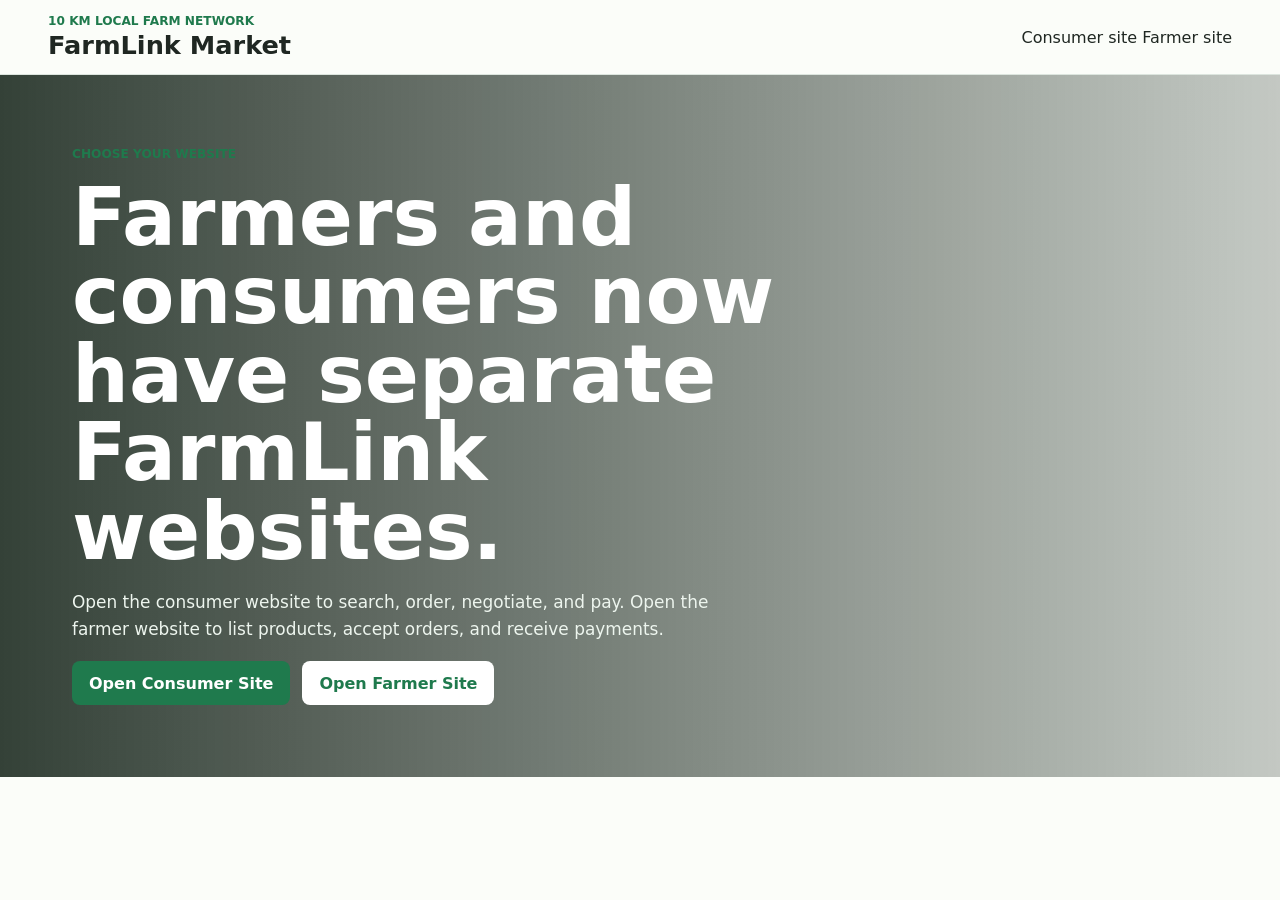
==== index.html @ 45cdf352 "Add files via upload" ====
<!doctype html>
<html lang="en">
  <head>
    <meta charset="utf-8" />
    <meta name="viewport" content="width=device-width, initial-scale=1" />
    <title>FarmLink Market</title>
    <link rel="stylesheet" href="styles.css" />
  </head>
  <body>
    <header class="topbar">
      <a class="brand" href="index.html">
        <span>10 km local farm network</span>
        <strong>FarmLink Market</strong>
      </a>
      <nav class="page-tabs" aria-label="Website switch">
        <a href="consumer.html">Consumer site</a>
        <a href="farmer.html">Farmer site</a>
      </nav>
    </header>
    <main>
      <section class="hero consumer-hero">
        <div class="hero-copy">
          <p class="eyebrow">Choose your website</p>
          <h1>Farmers and consumers now have separate FarmLink websites.</h1>
          <p>Open the consumer website to search, order, negotiate, and pay. Open the farmer website to list products, accept orders, and receive payments.</p>
          <div class="hero-actions">
            <a class="primary" href="consumer.html">Open Consumer Site</a>
            <a class="secondary" href="farmer.html">Open Farmer Site</a>
          </div>
        </div>
      </section>
    </main>
  </body>
</html>
---- styles.css ----
:root {
  --soil: #59402f;
  --leaf: #1f7a4d;
  --mint: #dff3e7;
  --sun: #f4b942;
  --ink: #1f2722;
  --muted: #68736d;
  --line: #dce5de;
  --paper: #fbfdf9;
  --white: #ffffff;
  --blue: #2463a6;
  font-family: Inter, ui-sans-serif, system-ui, -apple-system, BlinkMacSystemFont, "Segoe UI", sans-serif;
}

* { box-sizing: border-box; }
html { scroll-behavior: smooth; }
body { margin: 0; background: var(--paper); color: var(--ink); }
a { color: inherit; text-decoration: none; }
button, input, select { font: inherit; }
button { cursor: pointer; }
h1, h2, h3, p { margin: 0; }

.topbar {
  position: sticky;
  top: 0;
  z-index: 10;
  display: flex;
  align-items: center;
  justify-content: space-between;
  gap: 16px;
  padding: 14px clamp(16px, 4vw, 48px);
  background: rgba(251, 253, 249, 0.96);
  border-bottom: 1px solid var(--line);
  backdrop-filter: blur(16px);
}

.brand { display: grid; gap: 2px; }
.brand span, .eyebrow {
  color: var(--leaf);
  font-size: 0.76rem;
  font-weight: 800;
  letter-spacing: 0;
  text-transform: uppercase;
}
.brand strong { font-size: clamp(1.1rem, 3vw, 1.6rem); }

.top-actions {
  display: flex;
  align-items: end;
  justify-content: flex-end;
  gap: 12px;
  flex-wrap: wrap;
}

.language-choice { min-width: 150px; }
label {
  display: grid;
  gap: 7px;
  color: var(--muted);
  font-size: 0.88rem;
  font-weight: 700;
}

input, select {
  width: 100%;
  min-height: 42px;
  border: 1px solid var(--line);
  border-radius: 8px;
  padding: 0 12px;
  background: var(--white);
  color: var(--ink);
}

.site-badge {
  display: grid;
  min-height: 42px;
  place-items: center;
  padding: 0 14px;
  background: var(--mint);
  border: 1px solid #b7ddc7;
  border-radius: 999px;
  color: var(--leaf);
  font-weight: 800;
}

.logout-button {
  min-height: 42px;
  border: 1px solid var(--line);
  border-radius: 8px;
  padding: 0 14px;
  background: var(--white);
  color: var(--soil);
  font-weight: 800;
}

body:not(.logged-in) .logout-button,
body:not(.logged-in) .app-shell {
  display: none;
}

body.logged-in .login-screen {
  display: none;
}

.login-screen {
  min-height: calc(100vh - 76px);
  display: grid;
  place-items: center;
  padding: 32px 16px;
  background:
    linear-gradient(90deg, rgba(20, 34, 24, 0.82), rgba(20, 34, 24, 0.38)),
    url("https://images.unsplash.com/photo-1499529112087-3cb3b73cec95?auto=format&fit=crop&w=1800&q=80") center / cover;
}

.login-panel {
  display: grid;
  gap: 16px;
  width: min(440px, 100%);
  padding: 24px;
  border: 1px solid rgba(255, 255, 255, 0.34);
  border-radius: 8px;
  background: rgba(255, 255, 255, 0.95);
  box-shadow: 0 18px 60px rgba(0, 0, 0, 0.22);
}

.login-panel h1 {
  font-size: clamp(1.8rem, 5vw, 2.8rem);
  line-height: 1;
}

.login-panel p:not(.eyebrow) {
  color: var(--muted);
  line-height: 1.5;
}

.login-hint {
  font-size: 0.86rem;
}

.hero {
  min-height: min(70vh, 680px);
  display: flex;
  align-items: end;
  padding: clamp(28px, 6vw, 72px);
  color: var(--white);
}

.consumer-hero {
  background:
    linear-gradient(90deg, rgba(20, 34, 24, 0.86), rgba(20, 34, 24, 0.24)),
    url("https://images.unsplash.com/photo-1500937386664-56d1dfef3854?auto=format&fit=crop&w=1800&q=80") center / cover;
}

.farmer-hero {
  background:
    linear-gradient(90deg, rgba(46, 31, 22, 0.86), rgba(46, 31, 22, 0.22)),
    url("https://images.unsplash.com/photo-1523741543316-beb7fc7023d8?auto=format&fit=crop&w=1800&q=80") center / cover;
}

.hero-copy { display: grid; gap: 18px; width: min(900px, 100%); }
.hero h1 {
  max-width: 860px;
  font-size: clamp(2.2rem, 7vw, 5rem);
  line-height: 0.98;
}
.hero p:not(.eyebrow) {
  max-width: 680px;
  color: #edf5ee;
  font-size: 1.06rem;
  line-height: 1.6;
}

.hero-actions, .section-head, .location-band, .stat-row, .card-actions {
  display: flex;
  align-items: center;
  gap: 12px;
}
.hero-actions { flex-wrap: wrap; }

.primary, .secondary, .icon-button {
  min-height: 44px;
  border-radius: 8px;
  border: 1px solid transparent;
  padding: 0 16px;
  font-weight: 800;
}
.primary { display: inline-grid; place-items: center; background: var(--leaf); color: var(--white); }
.secondary { display: inline-grid; place-items: center; background: var(--white); color: var(--leaf); }
.icon-button { width: 44px; padding: 0; background: var(--white); border-color: var(--line); }
.full { width: 100%; }

.location-band {
  justify-content: space-between;
  flex-wrap: wrap;
  padding: 18px clamp(16px, 4vw, 48px);
  background: var(--soil);
  color: var(--white);
}
.location-band p { color: #eaded5; }
.location-band label { color: #f7eee7; }

.radius-meter {
  display: grid;
  grid-template-columns: auto minmax(110px, 220px) auto;
  align-items: center;
  gap: 10px;
  font-size: 0.85rem;
}
.radius-meter div { height: 8px; overflow: hidden; border-radius: 999px; background: rgba(255,255,255,0.25); }
.radius-meter div span { display: block; width: 100%; height: 100%; background: var(--sun); }

.consumer-grid, .farmer-grid, .dashboard-grid {
  display: grid;
  gap: 18px;
  padding: 24px clamp(16px, 4vw, 48px);
}
.consumer-grid { grid-template-columns: minmax(220px, 280px) minmax(0, 1fr); align-items: start; }
.farmer-grid { grid-template-columns: minmax(280px, 420px) minmax(0, 1fr); align-items: start; }
.dashboard-grid { grid-template-columns: minmax(0, 1.1fr) minmax(320px, 0.9fr); align-items: start; }

.panel {
  background: var(--white);
  border: 1px solid var(--line);
  border-radius: 8px;
  padding: 18px;
}

.filters, .form-grid, .payment-form, .product-list, .order-list, .message-list {
  display: grid;
  gap: 16px;
}
.section-head { justify-content: space-between; margin-bottom: 16px; }
.stat-row { justify-content: space-between; padding-top: 12px; border-top: 1px solid var(--line); }

.product-card, .order-card, .payment-card {
  display: grid;
  gap: 12px;
  padding: 14px;
  border: 1px solid var(--line);
  border-radius: 8px;
  background: #fffdfa;
}

.product-photo {
  width: 100%;
  aspect-ratio: 16 / 9;
  object-fit: cover;
  border-radius: 8px;
  border: 1px solid var(--line);
  background: #f6fbf8;
}

.product-photo.placeholder {
  display: grid;
  place-items: center;
  color: var(--muted);
  font-weight: 800;
}

.product-top, .order-top {
  display: flex;
  align-items: flex-start;
  justify-content: space-between;
  gap: 12px;
}
.product-card h3, .order-card h3 { margin: 0; font-size: 1rem; }
.meta { display: flex; flex-wrap: wrap; gap: 8px; color: var(--muted); font-size: 0.88rem; }
.price { color: var(--leaf); font-size: 1.25rem; font-weight: 900; white-space: nowrap; }

.badge {
  display: inline-flex;
  align-items: center;
  min-height: 28px;
  border-radius: 999px;
  padding: 0 10px;
  background: var(--mint);
  color: var(--leaf);
  font-size: 0.8rem;
  font-weight: 800;
  white-space: nowrap;
}

.card-actions { flex-wrap: wrap; justify-content: flex-start; }
.quantity-field {
  width: min(180px, 100%);
}

.quantity-field input {
  min-height: 38px;
}

.card-actions button {
  min-height: 38px;
  border-radius: 8px;
  border: 1px solid var(--line);
  background: var(--white);
  font-weight: 800;
  padding: 0 12px;
}
.card-actions .pay { background: var(--sun); border-color: var(--sun); color: #2d2116; }

.payment-tabs {
  display: grid;
  grid-template-columns: repeat(3, 1fr);
  gap: 8px;
  margin-bottom: 16px;
}
.payment-tabs button {
  min-height: 40px;
  border: 1px solid var(--line);
  border-radius: 8px;
  background: var(--white);
  font-weight: 800;
}
.payment-tabs button.active { background: var(--blue); border-color: var(--blue); color: var(--white); }
.payment-summary {
  display: flex;
  align-items: center;
  justify-content: space-between;
  padding: 14px;
  border: 1px solid var(--line);
  border-radius: 8px;
  background: #f6fbf8;
}
.payment-kpis {
  display: grid;
  grid-template-columns: 1fr 1fr;
  gap: 12px;
  margin-bottom: 16px;
}
.payment-kpis div {
  display: grid;
  gap: 4px;
  padding: 14px;
  border: 1px solid var(--line);
  border-radius: 8px;
  background: #f6fbf8;
}
.payment-kpis span { color: var(--muted); font-size: 0.88rem; font-weight: 700; }
.payment-kpis strong { font-size: 1.25rem; }
.hidden { display: none; }

.toast {
  position: fixed;
  right: 18px;
  bottom: 18px;
  transform: translateY(24px);
  opacity: 0;
  max-width: min(380px, calc(100vw - 36px));
  padding: 14px 16px;
  border-radius: 8px;
  background: var(--ink);
  color: var(--white);
  transition: 0.2s ease;
}
.toast.show { transform: translateY(0); opacity: 1; }

@media (max-width: 1050px) {
  .consumer-grid, .farmer-grid, .dashboard-grid { grid-template-columns: 1fr; }
}

@media (max-width: 720px) {
  .topbar { align-items: stretch; flex-direction: column; }
  .top-actions, .language-choice, .site-badge, .logout-button { width: 100%; min-width: 0; }
  .hero { min-height: 62vh; padding: 28px 16px; }
  .product-top, .order-top { flex-direction: column; }
  .price { white-space: normal; }
  .payment-kpis { grid-template-columns: 1fr; }
}
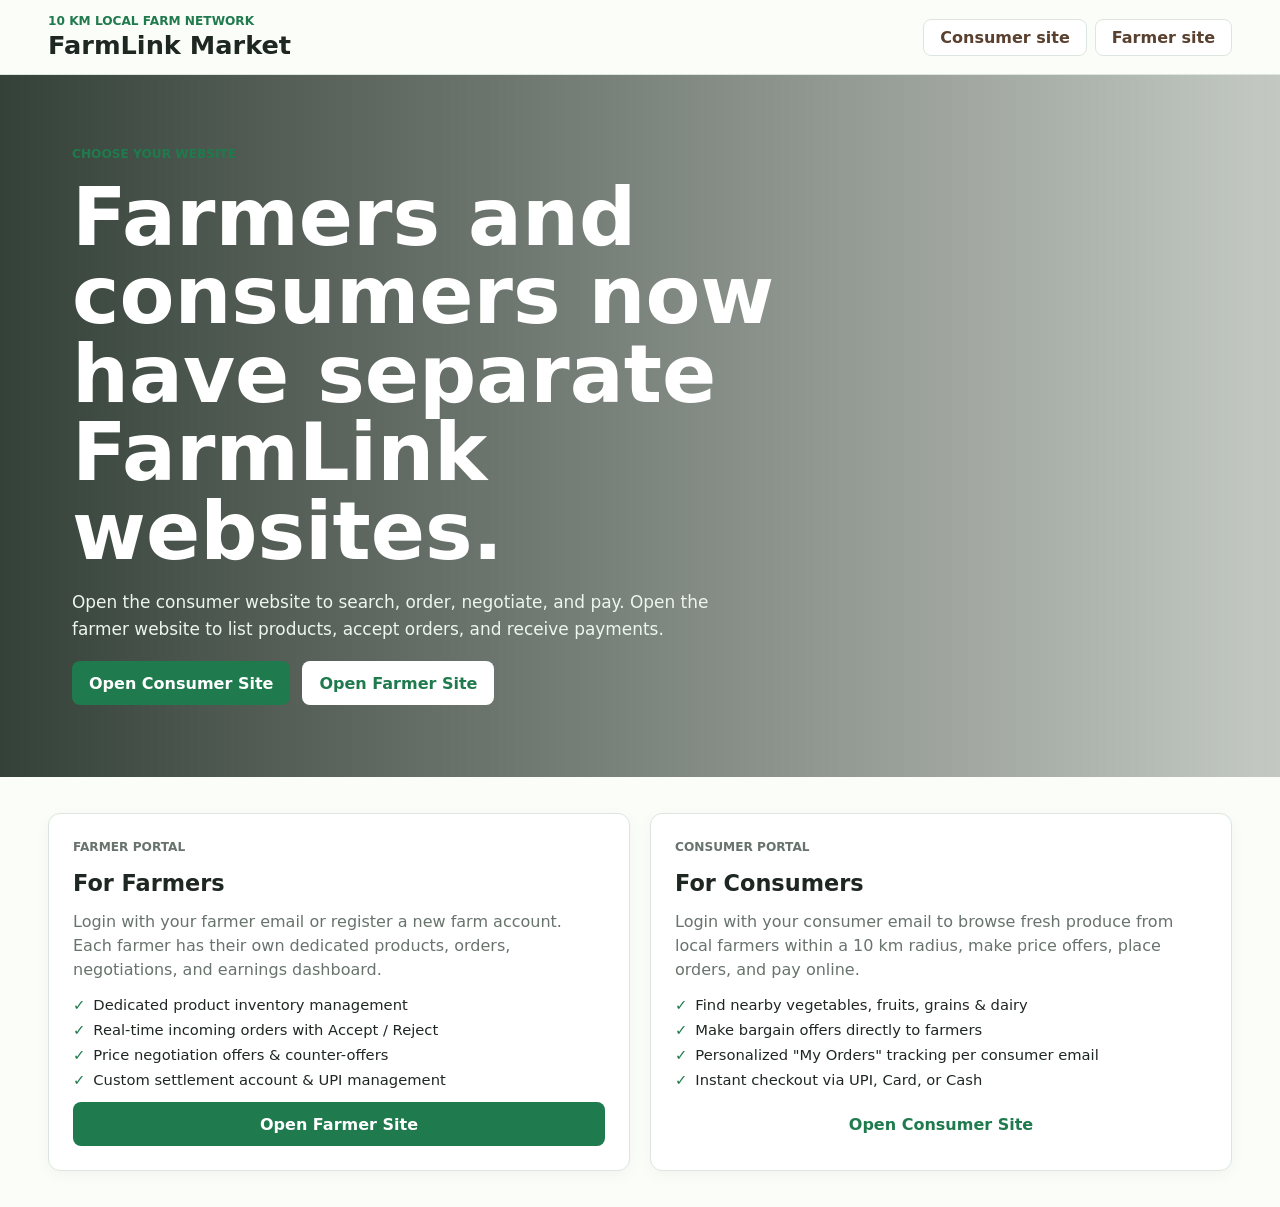
==== commit 5c166d20: "Add files via upload" ====
--- a/index.html
+++ b/index.html
@@ -29,6 +29,34 @@
           </div>
         </div>
       </section>
+
+      <section class="landing-cards">
+        <article class="landing-card">
+          <p class="eyebrow">Farmer Portal</p>
+          <h2>For Farmers</h2>
+          <p>Login with your farmer email or register a new farm account. Each farmer has their own dedicated products, orders, negotiations, and earnings dashboard.</p>
+          <ul class="landing-card-list">
+            <li>Dedicated product inventory management</li>
+            <li>Real-time incoming orders with Accept / Reject</li>
+            <li>Price negotiation offers & counter-offers</li>
+            <li>Custom settlement account & UPI management</li>
+          </ul>
+          <a class="primary full" href="farmer.html">Open Farmer Site</a>
+        </article>
+
+        <article class="landing-card">
+          <p class="eyebrow">Consumer Portal</p>
+          <h2>For Consumers</h2>
+          <p>Login with your consumer email to browse fresh produce from local farmers within a 10 km radius, make price offers, place orders, and pay online.</p>
+          <ul class="landing-card-list">
+            <li>Find nearby vegetables, fruits, grains & dairy</li>
+            <li>Make bargain offers directly to farmers</li>
+            <li>Personalized "My Orders" tracking per consumer email</li>
+            <li>Instant checkout via UPI, Card, or Cash</li>
+          </ul>
+          <a class="secondary full" href="consumer.html">Open Consumer Site</a>
+        </article>
+      </section>
     </main>
   </body>
 </html>
--- a/styles.css
+++ b/styles.css
@@ -44,6 +44,70 @@
 }
 .brand strong { font-size: clamp(1.1rem, 3vw, 1.6rem); }
 
+.page-tabs {
+  display: flex;
+  align-items: center;
+  gap: 8px;
+  flex-wrap: wrap;
+}
+.page-tabs a {
+  padding: 8px 16px;
+  border-radius: 8px;
+  font-weight: 800;
+  border: 1px solid var(--line);
+  background: var(--white);
+  color: var(--soil);
+  transition: all 0.15s ease;
+}
+.page-tabs a:hover {
+  background: var(--mint);
+  color: var(--leaf);
+  border-color: #b7ddc7;
+}
+
+.landing-cards {
+  display: grid;
+  grid-template-columns: repeat(auto-fit, minmax(320px, 1fr));
+  gap: 20px;
+  padding: 36px clamp(16px, 4vw, 48px);
+}
+.landing-card {
+  display: grid;
+  gap: 14px;
+  padding: 24px;
+  background: var(--white);
+  border: 1px solid var(--line);
+  border-radius: 12px;
+  box-shadow: 0 4px 16px rgba(0,0,0,0.04);
+}
+.landing-card h2 {
+  font-size: 1.4rem;
+  color: var(--ink);
+}
+.landing-card p {
+  color: var(--muted);
+  line-height: 1.5;
+}
+.landing-card-list {
+  display: grid;
+  gap: 8px;
+  padding: 0;
+  list-style: none;
+  margin: 0;
+}
+.landing-card-list li {
+  display: flex;
+  align-items: center;
+  gap: 8px;
+  font-size: 0.92rem;
+  color: var(--ink);
+}
+.landing-card-list li::before {
+  content: "✓";
+  color: var(--leaf);
+  font-weight: 800;
+}
+
 .top-actions {
   display: flex;
   align-items: end;
@@ -69,6 +133,34 @@
   padding: 0 12px;
   background: var(--white);
   color: var(--ink);
+}
+
+.user-chip {
+  display: flex;
+  align-items: center;
+  gap: 8px;
+  padding: 4px 12px 4px 8px;
+  background: var(--mint);
+  border: 1px solid #b7ddc7;
+  border-radius: 999px;
+}
+.user-chip-avatar {
+  font-size: 1.25rem;
+  line-height: 1;
+}
+.user-chip-info {
+  display: grid;
+  line-height: 1.2;
+}
+.user-chip-name {
+  font-weight: 800;
+  font-size: 0.82rem;
+  color: var(--leaf);
+}
+.user-chip-email {
+  font-size: 0.72rem;
+  color: var(--soil);
+  font-weight: 600;
 }
 
 .site-badge {
@@ -92,14 +184,18 @@
   color: var(--soil);
   font-weight: 800;
 }
-
+.logout-button:hover {
+  background: #f4f6f4;
+}
+
+body:not(.logged-in) .user-chip,
 body:not(.logged-in) .logout-button,
 body:not(.logged-in) .app-shell {
-  display: none;
+  display: none !important;
 }
 
 body.logged-in .login-screen {
-  display: none;
+  display: none !important;
 }
 
 .login-screen {
@@ -115,12 +211,100 @@
 .login-panel {
   display: grid;
   gap: 16px;
-  width: min(440px, 100%);
-  padding: 24px;
+  width: min(480px, 100%);
+  padding: 26px;
   border: 1px solid rgba(255, 255, 255, 0.34);
-  border-radius: 8px;
-  background: rgba(255, 255, 255, 0.95);
-  box-shadow: 0 18px 60px rgba(0, 0, 0, 0.22);
+  border-radius: 12px;
+  background: rgba(255, 255, 255, 0.98);
+  box-shadow: 0 20px 60px rgba(0, 0, 0, 0.28);
+}
+
+.auth-tabs {
+  display: flex;
+  background: #edf3ee;
+  border-radius: 8px;
+  padding: 4px;
+  gap: 4px;
+}
+.auth-tab-btn {
+  flex: 1;
+  padding: 9px 12px;
+  border: none;
+  background: transparent;
+  color: var(--muted);
+  font-weight: 800;
+  font-size: 0.9rem;
+  border-radius: 6px;
+  transition: all 0.15s ease;
+}
+.auth-tab-btn.active {
+  background: var(--white);
+  color: var(--leaf);
+  box-shadow: 0 2px 6px rgba(0, 0, 0, 0.08);
+}
+
+.auth-form {
+  display: grid;
+  gap: 14px;
+}
+
+.auth-switch-hint {
+  display: flex;
+  align-items: center;
+  justify-content: center;
+  gap: 6px;
+  font-size: 0.88rem;
+  color: var(--muted);
+  margin-top: 4px;
+}
+.link-btn {
+  background: none;
+  border: none;
+  color: var(--leaf);
+  font-weight: 800;
+  text-decoration: underline;
+  padding: 0;
+  font-size: 0.88rem;
+  cursor: pointer;
+}
+.link-btn:hover {
+  color: var(--soil);
+}
+
+.password-wrapper {
+  position: relative;
+  display: flex;
+  align-items: center;
+}
+.password-wrapper input {
+  padding-right: 42px;
+}
+.toggle-password {
+  position: absolute;
+  right: 8px;
+  background: none;
+  border: none;
+  font-size: 1.05rem;
+  padding: 6px;
+  color: var(--muted);
+  cursor: pointer;
+  line-height: 1;
+}
+
+.auth-alert {
+  padding: 10px 14px;
+  border-radius: 8px;
+  font-size: 0.88rem;
+  line-height: 1.4;
+  background: #fef2f2;
+  border: 1px solid #fecaca;
+  color: #b91c1c;
+  font-weight: 600;
+}
+.auth-alert.success {
+  background: #f0fdf4;
+  border-color: #bbf7d0;
+  color: #15803d;
 }
 
 .login-panel h1 {
@@ -278,6 +462,96 @@
   font-size: 0.8rem;
   font-weight: 800;
   white-space: nowrap;
+}
+
+.order-view-tabs {
+  display: flex;
+  gap: 6px;
+  background: #edf3ee;
+  padding: 3px;
+  border-radius: 8px;
+}
+.order-tab-btn {
+  padding: 6px 12px;
+  border: none;
+  background: transparent;
+  color: var(--muted);
+  font-weight: 800;
+  font-size: 0.82rem;
+  border-radius: 6px;
+  cursor: pointer;
+  transition: all 0.15s ease;
+}
+.order-tab-btn.active {
+  background: var(--white);
+  color: var(--leaf);
+  box-shadow: 0 1px 4px rgba(0,0,0,0.08);
+}
+
+.history-controls {
+  display: flex;
+  align-items: center;
+  justify-content: space-between;
+  gap: 12px;
+  flex-wrap: wrap;
+  margin-bottom: 14px;
+  padding: 10px 14px;
+  background: #f7faf8;
+  border: 1px solid var(--line);
+  border-radius: 8px;
+}
+.history-filter-label {
+  display: flex;
+  align-items: center;
+  gap: 8px;
+  font-size: 0.85rem;
+  font-weight: 700;
+  color: var(--muted);
+}
+.history-filter-label select {
+  min-height: 36px;
+  padding: 0 10px;
+  width: auto;
+}
+.history-summary-chip {
+  font-size: 0.85rem;
+  color: var(--ink);
+}
+.history-summary-chip strong {
+  color: var(--leaf);
+  font-size: 1rem;
+  margin-left: 4px;
+}
+
+.date-badge {
+  display: inline-flex;
+  align-items: center;
+  font-size: 0.74rem;
+  padding: 2px 8px;
+  border-radius: 999px;
+  font-weight: 800;
+}
+.date-badge.today {
+  background: #e0f2fe;
+  color: #0369a1;
+  border: 1px solid #bae6fd;
+}
+.date-badge.past {
+  background: #f3f4f6;
+  color: #4b5563;
+  border: 1px solid #e5e7eb;
+}
+
+.simulate-day-btn {
+  display: inline-flex;
+  align-items: center;
+  gap: 6px;
+  background: #fffbeb !important;
+  border-color: #fde68a !important;
+  color: #92400e !important;
+}
+.simulate-day-btn:hover {
+  background: #fef3c7 !important;
 }
 
 .card-actions { flex-wrap: wrap; justify-content: flex-start; }
